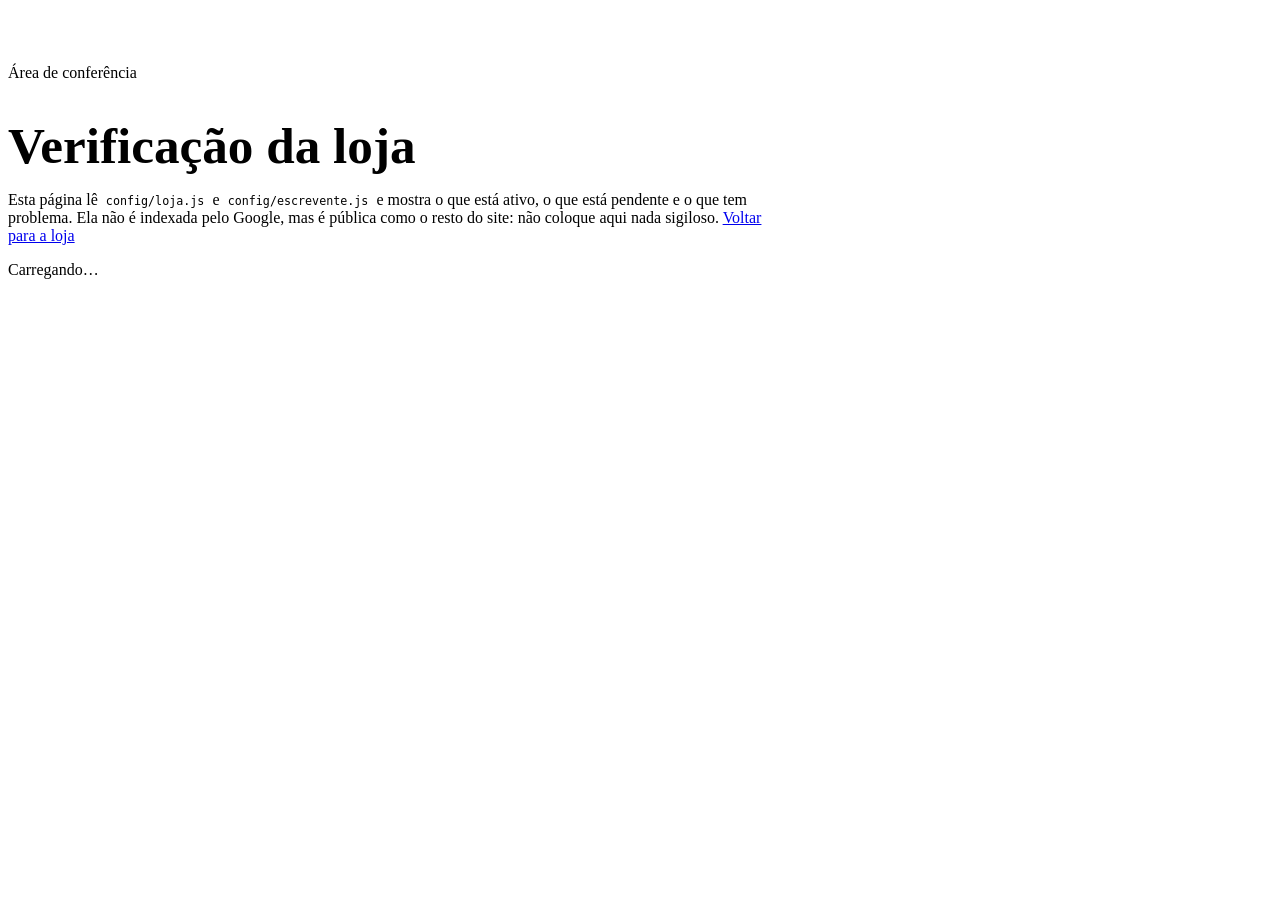
==== verificar.html @ 047ae501 "Páginas da loja de Escrevente TJSP" ====
<!doctype html>
<html lang="pt-BR">
<head>
  <meta charset="utf-8">
  <meta name="viewport" content="width=device-width, initial-scale=1">
  <meta name="robots" content="noindex, nofollow">
  <title>Verificação da loja · Resumos de Direito</title>
  <link rel="icon" href="assets/favicon.svg" type="image/svg+xml">
  <link rel="preconnect" href="https://fonts.googleapis.com">
  <link rel="preconnect" href="https://fonts.gstatic.com" crossorigin>
  <link rel="stylesheet" href="https://fonts.googleapis.com/css2?family=Cormorant+Garamond:wght@600&family=Jost:wght@400;500;600&display=swap">
  <link rel="stylesheet" href="css/estilo.css">
  <style>
    .v { padding: 2.5rem 0 4rem; }
    .v h1 { font-size: clamp(2.2rem, 1.6rem + 2.5vw, 3.2rem); margin-bottom: .75rem; }
    .v-intro { max-width: 760px; color: var(--marrom-2); }
    .v code { padding: .1em .35em; border-radius: 6px; background: var(--bege); font-size: .9em; }
    .v-resumo { display: grid; grid-template-columns: repeat(auto-fit, minmax(170px, 1fr)); gap: .85rem; margin: 2rem 0; }
    .v-cartao { padding: 1rem 1.1rem; border: 1px solid var(--linha); border-radius: 14px; background: var(--papel); }
    .v-cartao strong { display: block; font-family: var(--fonte-titulo); font-size: 2rem; line-height: 1.1; }
    .v-cartao span { color: var(--marrom-3); font-size: .85rem; }
    .v-bloco { margin: 2.25rem 0; }
    .v-bloco h2 { font-size: 1.7rem; margin-bottom: .9rem; }
    .v-lista { display: grid; gap: .5rem; margin: 0; padding: 0; list-style: none; }
    .v-lista li { padding: .75rem 1rem; border-radius: 12px; border: 1px solid var(--linha); background: var(--papel); font-size: .95rem; }
    .v-lista li.erro { border-color: #E2B4AE; background: #FBEDEB; }
    .v-lista li.aviso { border-color: var(--dourado-claro); background: #FCF7EE; }
    .v-lista li.ok { border-color: #CFE0C9; background: #F3F8F1; }
    .v-tabela-caixa { overflow-x: auto; border: 1px solid var(--linha); border-radius: 14px; background: var(--papel); }
    .v-tabela { width: 100%; min-width: 640px; border-collapse: collapse; font-size: .9rem; }
    .v-tabela caption { padding: .9rem 1rem; text-align: left; font-family: var(--fonte-titulo); font-size: 1.35rem; font-weight: 600; }
    .v-tabela th, .v-tabela td { padding: .6rem 1rem; border-top: 1px solid var(--linha); text-align: left; vertical-align: top; }
    .v-tabela th { color: var(--marrom-3); font-size: .75rem; font-weight: 500; letter-spacing: .1em; text-transform: uppercase; }
    .v-tabela td a { word-break: break-all; }
    .v-situacao { display: inline-block; padding: .15em .65em; border-radius: 999px; font-size: .78rem; font-weight: 500; white-space: nowrap; }
    .v-situacao.ok { background: #E4F0E0; color: #2F5A2A; }
    .v-situacao.pendente { background: #FBF4E6; color: var(--dourado-texto); }
    .v-situacao.preparacao { background: var(--bege); color: var(--marrom-2); }
    .v-situacao.erro { background: #FBE3DF; color: #8E2F25; }
    .v-situacao.aviso { background: #FFF1D6; color: #7A5413; }
    .v-copiar { display: flex; flex-wrap: wrap; gap: .5rem; align-items: center; }
    .v-copiar code { word-break: break-all; }
    .v-copiar button { min-height: 34px; padding: .3em .9em; border: 1px solid var(--linha); border-radius: 999px; background: var(--off); font: inherit; font-size: .8rem; cursor: pointer; }
  </style>
  <script src="config/loja.js" defer></script>
  <script src="config/escrevente.js" defer></script>
  <script src="js/nucleo.js" defer></script>
  <script src="js/verificar.js" defer></script>
</head>
<body>
  <main class="contem v">
    <p class="sobretitulo">Área de conferência</p>
    <h1>Verificação da loja</h1>
    <p class="v-intro">Esta página lê <code>config/loja.js</code> e <code>config/escrevente.js</code> e mostra o que está ativo, o que está pendente e o que tem problema. Ela não é indexada pelo Google, mas é pública como o resto do site: não coloque aqui nada sigiloso. <a href="index.html">Voltar para a loja</a></p>
    <div id="verificacao"><p>Carregando…</p></div>
  </main>
</body>
</html>
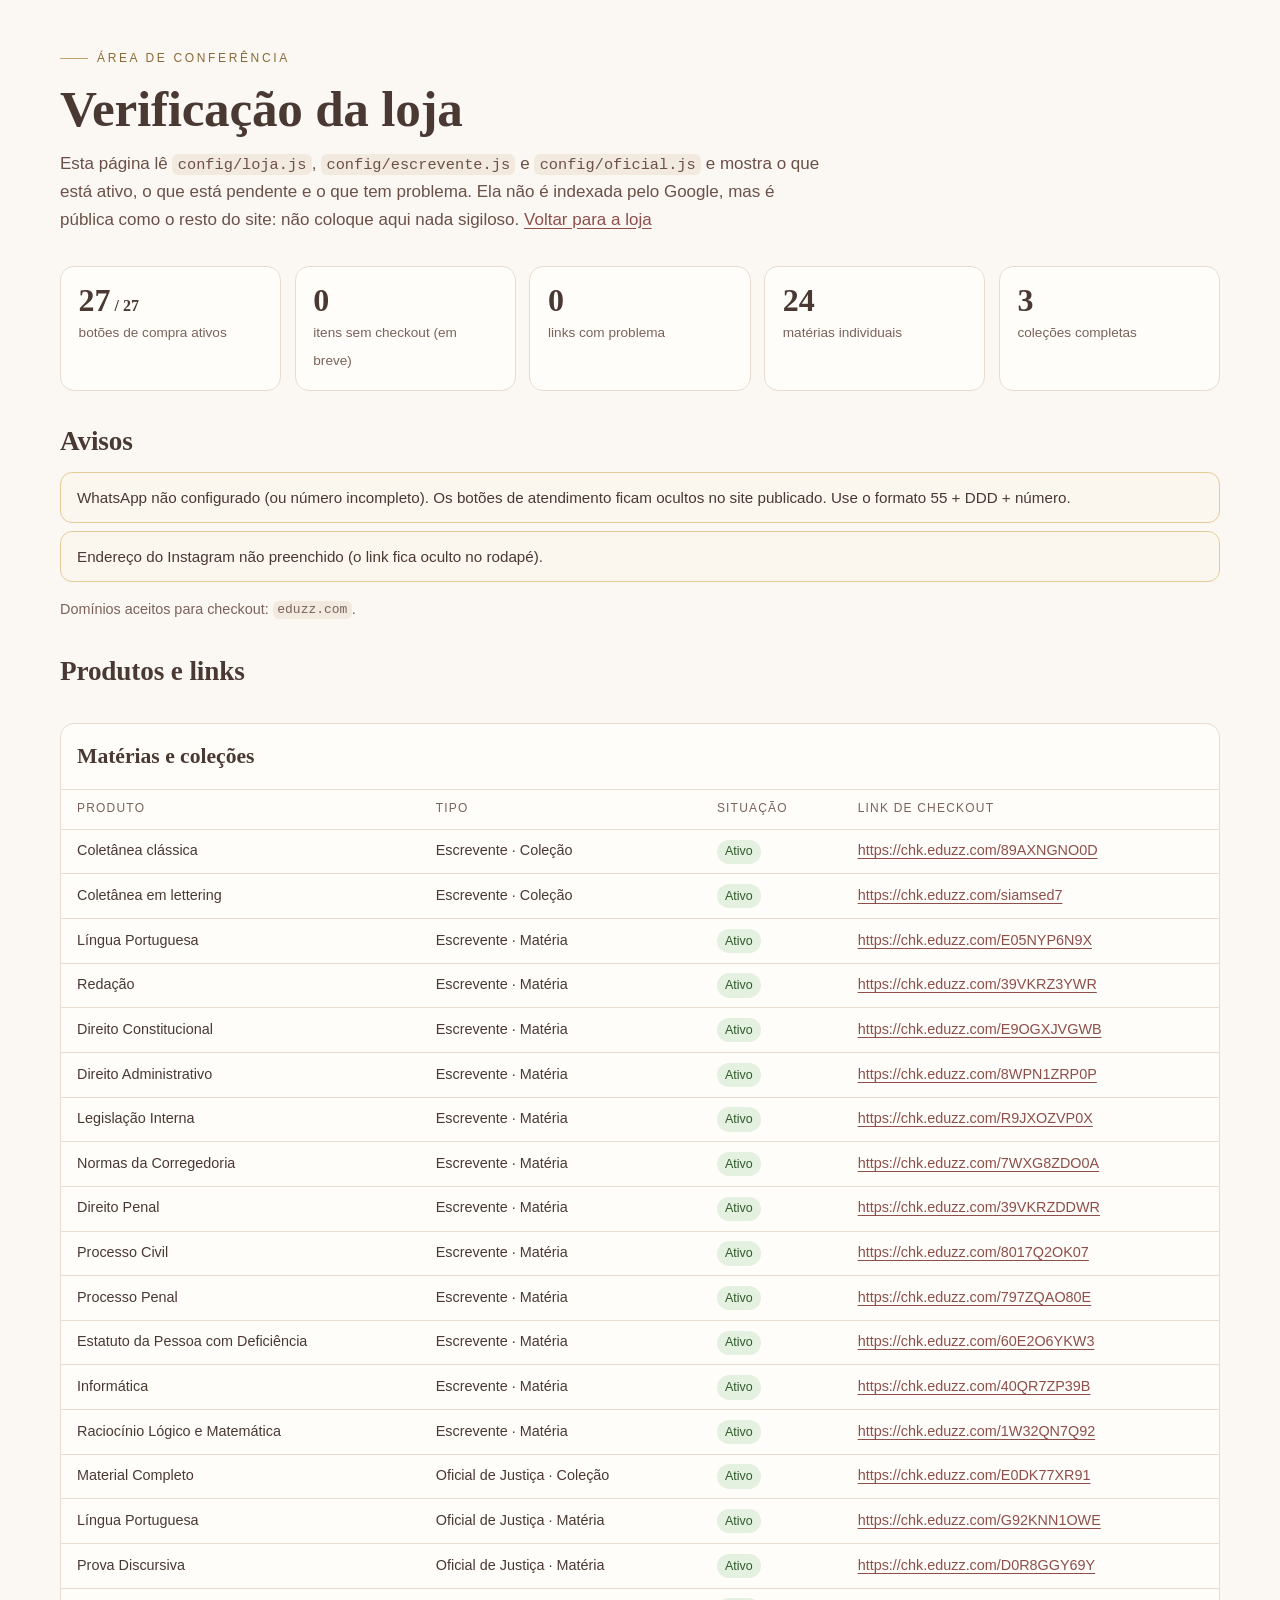
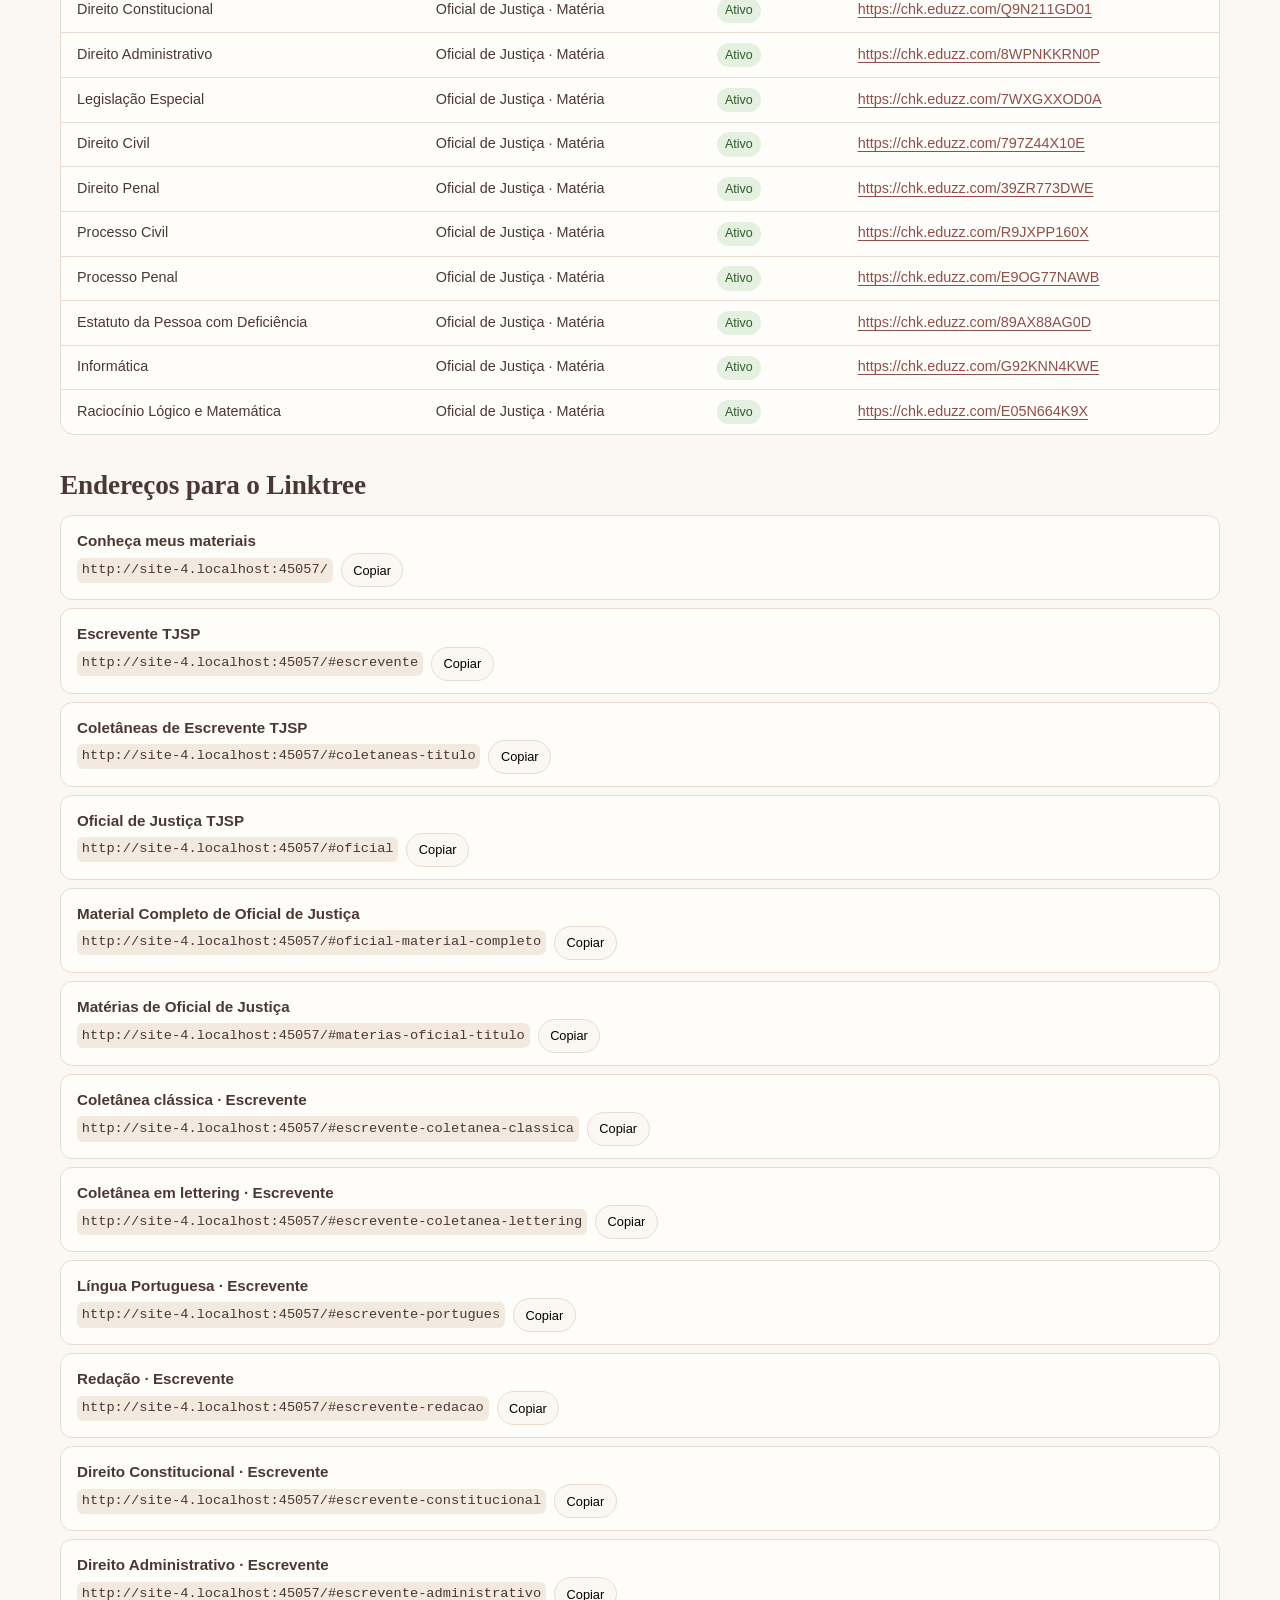
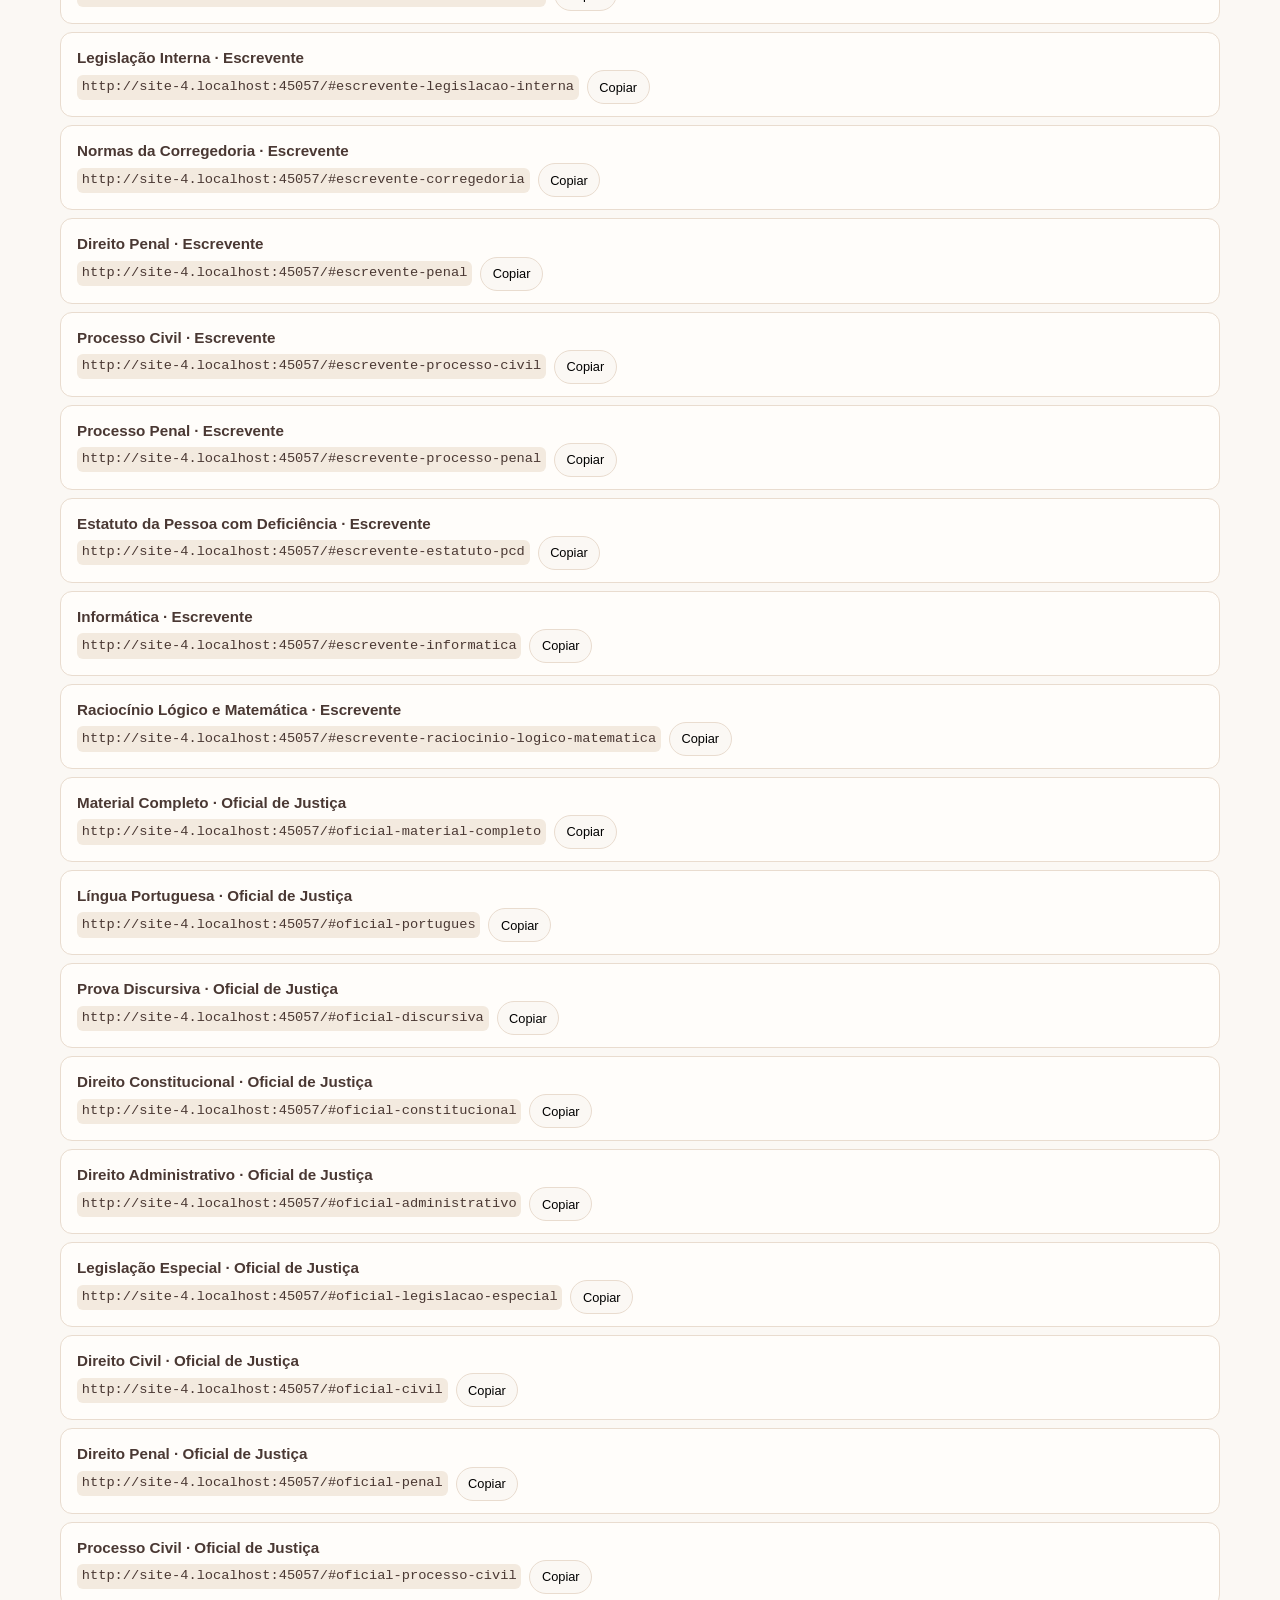
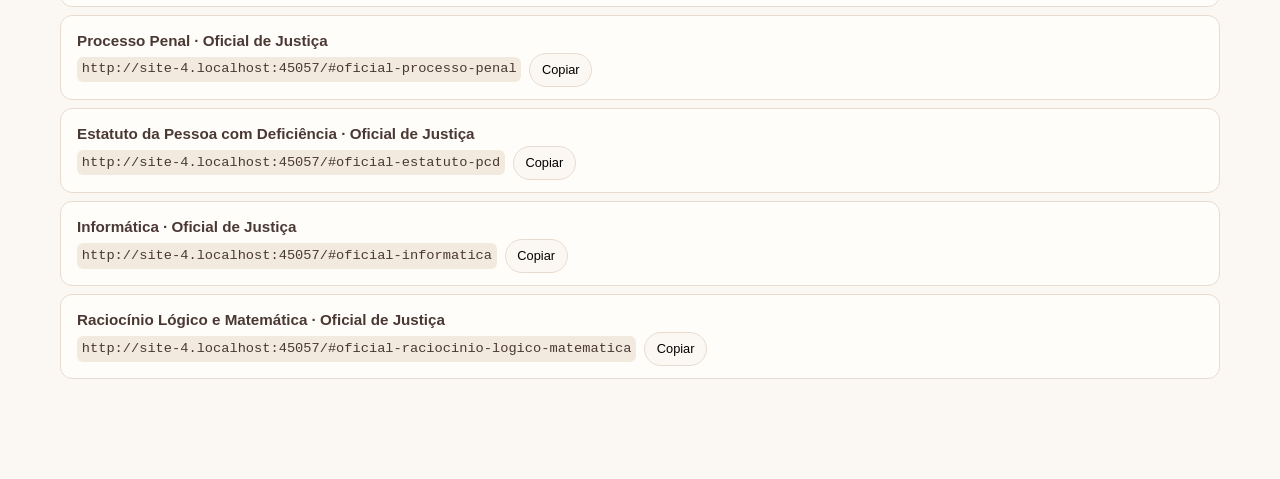
==== commit bc032d0e: "Página da loja com a coleção de Oficial de Justiça TJSP" ====
--- a/verificar.html
+++ b/verificar.html
@@ -44,6 +44,7 @@
   </style>
   <script src="config/loja.js" defer></script>
   <script src="config/escrevente.js" defer></script>
+  <script src="config/oficial.js" defer></script>
   <script src="js/nucleo.js" defer></script>
   <script src="js/verificar.js" defer></script>
 </head>
@@ -51,7 +52,7 @@
   <main class="contem v">
     <p class="sobretitulo">Área de conferência</p>
     <h1>Verificação da loja</h1>
-    <p class="v-intro">Esta página lê <code>config/loja.js</code> e <code>config/escrevente.js</code> e mostra o que está ativo, o que está pendente e o que tem problema. Ela não é indexada pelo Google, mas é pública como o resto do site: não coloque aqui nada sigiloso. <a href="index.html">Voltar para a loja</a></p>
+    <p class="v-intro">Esta página lê <code>config/loja.js</code>, <code>config/escrevente.js</code> e <code>config/oficial.js</code> e mostra o que está ativo, o que está pendente e o que tem problema. Ela não é indexada pelo Google, mas é pública como o resto do site: não coloque aqui nada sigiloso. <a href="index.html">Voltar para a loja</a></p>
     <div id="verificacao"><p>Carregando…</p></div>
   </main>
 </body>
--- a/css/estilo.css
+++ b/css/estilo.css
@@ -0,0 +1,1150 @@
+/* =====================================================================
+   Resumos de Direito · estilos da loja
+   Cores, fontes e medidas principais ficam nas variáveis de :root.
+   ===================================================================== */
+
+:root {
+  /* Paleta */
+  --off: #FBF8F4;          /* off-white (fundo)           */
+  --papel: #FFFDFA;        /* cartões                     */
+  --bege: #F3EADF;         /* bege claro                  */
+  --bege-2: #EADCCB;
+  --blush: #F7EDE9;
+  --rose: #A4625B;         /* rosé queimado               */
+  --rose-escuro: #8E4F4A;
+  --rose-claro: #E8CFC8;
+  --rose-nevoa: #F5E7E2;
+  --marrom: #4A3833;       /* marrom suave (texto)        */
+  --marrom-2: #6B5048;
+  --marrom-3: #7A625A;
+  --vinho: #553632;        /* fundo do cartão em destaque */
+  --dourado: #C2A36B;      /* dourado discreto (detalhes) */
+  --dourado-claro: #E3CB98;
+  --dourado-texto: #8A6A35;
+  --linha: #E9DCCF;
+
+  /* Sombras e formas */
+  --sombra: 0 18px 40px -28px rgba(74, 56, 51, .45);
+  --sombra-forte: 0 30px 60px -30px rgba(85, 54, 50, .65);
+  --raio: 18px;
+
+  /* Tipografia */
+  --fonte-titulo: "Cormorant Garamond", Georgia, "Times New Roman", serif;
+  --fonte-texto: "Jost", "Segoe UI", "Helvetica Neue", Arial, sans-serif;
+
+  --largura: 1160px;
+  --topo-altura: 68px;
+  color-scheme: light;
+}
+
+/* ---------- Base ---------- */
+*, *::before, *::after { box-sizing: border-box; }
+[hidden] { display: none !important; }
+
+html {
+  -webkit-text-size-adjust: 100%;
+  scroll-behavior: smooth;
+  scroll-padding-top: calc(var(--topo-altura) + 12px);
+}
+
+body {
+  margin: 0;
+  background: var(--off);
+  color: var(--marrom);
+  font-family: var(--fonte-texto);
+  font-size: 1.0625rem;
+  line-height: 1.65;
+  -webkit-font-smoothing: antialiased;
+  text-rendering: optimizeLegibility;
+}
+
+h1, h2, h3 {
+  margin: 0;
+  font-family: var(--fonte-titulo);
+  font-weight: 600;
+  line-height: 1.1;
+  color: var(--marrom);
+  letter-spacing: -.005em;
+}
+h2 { font-size: clamp(2rem, 1.45rem + 2.3vw, 3rem); }
+h3 { font-size: 1.45rem; }
+p { margin: 0 0 1em; }
+a { color: var(--rose-escuro); text-underline-offset: 3px; }
+img { display: block; max-width: 100%; }
+strong { font-weight: 600; }
+
+:focus-visible { outline: 2px solid var(--rose-escuro); outline-offset: 3px; }
+
+.ico {
+  width: 1.25em;
+  height: 1.25em;
+  flex: none;
+  fill: none;
+  stroke: currentColor;
+  stroke-width: 1.6;
+  stroke-linecap: round;
+  stroke-linejoin: round;
+  vertical-align: middle;
+}
+.ico--cheio { fill: currentColor; }
+
+.sprite { position: absolute; width: 0; height: 0; overflow: hidden; }
+
+.sr-only {
+  position: absolute !important;
+  width: 1px; height: 1px;
+  padding: 0; margin: -1px;
+  overflow: hidden;
+  clip: rect(0 0 0 0);
+  white-space: nowrap;
+  border: 0;
+}
+
+.pular {
+  position: absolute;
+  left: 16px;
+  top: -80px;
+  z-index: 100;
+  padding: .7rem 1.1rem;
+  border-radius: 999px;
+  background: var(--marrom);
+  color: var(--off);
+  text-decoration: none;
+}
+.pular:focus { top: 12px; }
+
+.contem { width: min(100% - 32px, var(--largura)); margin-inline: auto; }
+@media (min-width: 768px) { .contem { width: min(100% - 64px, var(--largura)); } }
+
+.sobretitulo {
+  display: inline-flex;
+  align-items: center;
+  gap: .75em;
+  margin: 0 0 .9rem;
+  font-family: var(--fonte-texto);
+  font-size: .75rem;
+  font-weight: 500;
+  line-height: 1.4;
+  letter-spacing: .22em;
+  text-transform: uppercase;
+  color: var(--dourado-texto);
+}
+.sobretitulo::before { content: ""; width: 28px; height: 1px; background: var(--dourado); }
+
+.vazio {
+  padding: 1.5rem;
+  border: 1px dashed var(--bege-2);
+  border-radius: var(--raio);
+  text-align: center;
+  color: var(--marrom-2);
+}
+
+/* ---------- Botões ---------- */
+.botao {
+  --bg: transparent;
+  --cor: var(--marrom);
+  --borda: transparent;
+  display: inline-flex;
+  align-items: center;
+  justify-content: center;
+  gap: .55em;
+  min-height: 48px;
+  padding: .75em 1.5em;
+  border: 1px solid var(--borda);
+  border-radius: 999px;
+  background: var(--bg);
+  color: var(--cor);
+  font: 500 .95rem/1.2 var(--fonte-texto);
+  letter-spacing: .02em;
+  text-align: center;
+  text-decoration: none;
+  cursor: pointer;
+  transition: background-color .2s, color .2s, border-color .2s, transform .2s, box-shadow .2s;
+  -webkit-tap-highlight-color: transparent;
+}
+.botao .ico { width: 1.15em; height: 1.15em; }
+
+.botao--primario {
+  --bg: var(--rose-escuro);
+  --cor: #FFF8F3;
+  box-shadow: 0 12px 24px -14px rgba(142, 79, 74, .9);
+}
+.botao--primario:hover { --bg: #7A403C; transform: translateY(-1px); }
+
+.botao--dourado {
+  --bg: linear-gradient(135deg, #E6CF9F, #C9A86A);
+  --cor: #3F2724;
+  background: linear-gradient(135deg, #E6CF9F, #C9A86A);
+  font-weight: 600;
+  box-shadow: 0 14px 28px -16px rgba(0, 0, 0, .7);
+}
+.botao--dourado:hover { background: linear-gradient(135deg, #EED9AE, #D2B377); transform: translateY(-1px); }
+
+.botao--contorno { --bg: var(--papel); --borda: rgba(74, 56, 51, .28); }
+.botao--contorno:hover { --bg: var(--rose-nevoa); --borda: var(--rose); --cor: var(--rose-escuro); }
+
+.botao--texto { --cor: var(--rose-escuro); padding-inline: .25em; }
+.botao--texto:hover { text-decoration: underline; }
+
+.botao--pequeno { min-height: 42px; padding: .55em 1.1em; font-size: .88rem; }
+.botao--largo { width: 100%; }
+
+.botao:disabled,
+.botao.is-desativado {
+  --bg: var(--bege-2);
+  --cor: var(--marrom-2);
+  --borda: transparent;
+  box-shadow: none;
+  cursor: not-allowed;
+  transform: none;
+}
+
+/* ---------- Faixa de pré-visualização (só no seu computador) ---------- */
+.aviso-previa {
+  padding: .55rem 16px;
+  background: #3F2E2A;
+  color: #F3E4D3;
+  font-size: .82rem;
+  line-height: 1.5;
+  text-align: center;
+}
+.aviso-previa a { color: var(--dourado-claro); }
+
+/* ---------- Topo ---------- */
+.topo {
+  position: sticky;
+  top: 0;
+  z-index: 50;
+  background: rgba(251, 248, 244, .88);
+  -webkit-backdrop-filter: saturate(1.2) blur(12px);
+  backdrop-filter: saturate(1.2) blur(12px);
+  border-bottom: 1px solid rgba(194, 163, 107, .3);
+}
+.topo__inner {
+  display: flex;
+  align-items: center;
+  justify-content: space-between;
+  gap: 1rem;
+  min-height: var(--topo-altura);
+}
+
+.marca {
+  display: inline-flex;
+  align-items: center;
+  gap: .65rem;
+  color: var(--marrom);
+  text-decoration: none;
+}
+.marca__selo {
+  display: grid;
+  place-items: center;
+  width: 38px;
+  height: 38px;
+  border: 1px solid var(--dourado);
+  border-radius: 50%;
+  background: var(--papel);
+  color: var(--rose-escuro);
+}
+.marca__selo .ico { width: 20px; height: 20px; }
+.marca__nome {
+  font-family: var(--fonte-titulo);
+  font-size: 1.45rem;
+  font-weight: 600;
+  line-height: 1;
+  letter-spacing: .01em;
+  white-space: nowrap;
+}
+@media (max-width: 360px) {
+  .marca__nome { font-size: 1.25rem; }
+  .marca__selo { width: 34px; height: 34px; }
+}
+.marca__nome em, .rodape__marca em, .hero h1 em {
+  font-style: italic;
+  font-weight: 500;
+  color: var(--rose);
+}
+
+.menu { display: flex; align-items: center; gap: 1.75rem; }
+.menu ul { display: flex; gap: 1.6rem; margin: 0; padding: 0; list-style: none; }
+.menu ul a {
+  position: relative;
+  padding: .4rem 0;
+  color: var(--marrom-2);
+  font-size: .95rem;
+  text-decoration: none;
+}
+.menu ul a::after {
+  content: "";
+  position: absolute;
+  left: 0; right: 0; bottom: 0;
+  height: 1px;
+  background: var(--dourado);
+  transform: scaleX(0);
+  transition: transform .25s;
+}
+.menu ul a:hover { color: var(--marrom); }
+.menu ul a:hover::after { transform: scaleX(1); }
+
+.menu-botao { display: none; }
+
+@media (max-width: 859px) {
+  .menu-botao {
+    display: inline-flex;
+    align-items: center;
+    gap: .45rem;
+    flex: none;
+    min-width: 96px;
+    min-height: 44px;
+    justify-content: center;
+    padding: 0 1rem;
+    border: 1px solid var(--linha);
+    border-radius: 999px;
+    background: var(--papel);
+    color: var(--marrom);
+    font: 500 .9rem var(--fonte-texto);
+    cursor: pointer;
+  }
+  .menu {
+    position: absolute;
+    inset: 100% 0 auto 0;
+    display: none;
+    flex-direction: column;
+    align-items: stretch;
+    gap: 0;
+    padding: .25rem 16px 1.25rem;
+    background: var(--off);
+    border-bottom: 1px solid var(--linha);
+    box-shadow: var(--sombra);
+  }
+  .menu.is-aberto { display: flex; }
+  .menu ul { flex-direction: column; gap: 0; }
+  .menu ul a {
+    display: block;
+    padding: .9rem .25rem;
+    border-bottom: 1px solid var(--linha);
+    font-size: 1.05rem;
+  }
+  .menu ul a::after { display: none; }
+  .menu .botao { margin-top: 1rem; }
+}
+
+/* ---------- Página inicial ---------- */
+.hero {
+  position: relative;
+  overflow: clip;
+  padding: clamp(2.5rem, 6vw, 5.5rem) 0 clamp(3rem, 7vw, 6rem);
+  background:
+    radial-gradient(60% 70% at 85% 30%, rgba(232, 207, 200, .55), transparent 70%),
+    radial-gradient(50% 60% at 0% 100%, rgba(233, 219, 190, .45), transparent 70%),
+    var(--off);
+}
+.hero__grid { display: grid; gap: 2.5rem; align-items: center; }
+@media (min-width: 900px) { .hero__grid { grid-template-columns: 1.1fr .9fr; gap: 3rem; } }
+
+.hero h1 {
+  font-size: clamp(3.1rem, 2rem + 5vw, 5.4rem);
+  line-height: .98;
+  letter-spacing: -.015em;
+}
+.hero__frase {
+  margin: 1.1rem 0 1.25rem;
+  font-family: var(--fonte-titulo);
+  font-size: clamp(1.45rem, 1.1rem + 1.2vw, 1.95rem);
+  font-style: italic;
+  font-weight: 500;
+  line-height: 1.25;
+  color: var(--rose-escuro);
+}
+.hero__frase span { display: block; }
+.hero__desc { max-width: 34em; font-size: 1.1rem; color: var(--marrom-2); }
+
+.hero__acoes {
+  display: flex;
+  flex-wrap: wrap;
+  align-items: center;
+  gap: .75rem 1.25rem;
+  margin: 2rem 0 2.25rem;
+}
+
+.hero__selos {
+  display: flex;
+  flex-wrap: wrap;
+  gap: .6rem 1.6rem;
+  margin: 0;
+  padding: 1.4rem 0 0;
+  border-top: 1px solid rgba(194, 163, 107, .35);
+  list-style: none;
+  font-size: .9rem;
+  color: var(--marrom-2);
+}
+.hero__selos li { display: inline-flex; align-items: center; gap: .5rem; }
+.hero__selos .ico { width: 18px; height: 18px; color: var(--dourado-texto); }
+
+.hero__capas {
+  position: relative;
+  width: 100%;
+  max-width: 480px;
+  height: clamp(300px, 42vw, 480px);
+  margin-inline: auto;
+}
+.hero__capas::before {
+  content: "";
+  position: absolute;
+  inset: 4% 6%;
+  border: 1px solid rgba(194, 163, 107, .45);
+  border-radius: 50%;
+}
+.hero__capas::after {
+  content: "";
+  position: absolute;
+  inset: 12% 14%;
+  border-radius: 50%;
+  background: radial-gradient(circle, rgba(255, 253, 250, .9), transparent 70%);
+}
+.hero__capas .capa {
+  position: absolute;
+  top: 50%;
+  left: 50%;
+  z-index: 1;
+  width: 50%;
+  box-shadow: var(--sombra-forte);
+}
+.hero__capas .capa:nth-child(1) { z-index: 3; transform: translate(-50%, -47%); }
+.hero__capas .capa:nth-child(2) { transform: translate(-96%, -52%) rotate(-8deg); }
+.hero__capas .capa:nth-child(3) { transform: translate(-4%, -54%) rotate(7deg); }
+
+/* ---------- Seções ---------- */
+.secao { padding: clamp(3.5rem, 8vw, 6.5rem) 0; }
+.secao--linha { border-top: 1px solid rgba(194, 163, 107, .25); }
+.secao--bege { background: var(--bege); }
+.secao--blush { background: linear-gradient(180deg, var(--blush), var(--off)); }
+
+.secao__cabecalho {
+  max-width: 660px;
+  margin: 0 auto clamp(2rem, 5vw, 3.25rem);
+  text-align: center;
+}
+.secao__cabecalho .sobretitulo::after { content: ""; width: 28px; height: 1px; background: var(--dourado); }
+.secao__cabecalho h2::after {
+  content: "";
+  display: block;
+  width: 64px;
+  height: 9px;
+  margin: 1.1rem auto 0;
+  background: center / contain no-repeat url("data:image/svg+xml,%3Csvg xmlns='http://www.w3.org/2000/svg' viewBox='0 0 64 9'%3E%3Cpath d='M0 4.5h25M39 4.5h25' stroke='%23C2A36B'/%3E%3Cpath d='M32 1l3.5 3.5L32 8l-3.5-3.5z' fill='none' stroke='%23C2A36B'/%3E%3C/svg%3E");
+}
+.secao__cabecalho p:not(.sobretitulo) { margin: 1.1rem 0 0; color: var(--marrom-2); }
+
+/* ---------- Etiquetas de status ---------- */
+.etiqueta {
+  display: inline-flex;
+  align-items: center;
+  gap: .45em;
+  width: fit-content;
+  padding: .3em .8em;
+  border: 1px solid var(--bege-2);
+  border-radius: 999px;
+  background: var(--bege);
+  color: var(--marrom-2);
+  font-size: .7rem;
+  font-weight: 500;
+  line-height: 1.3;
+  letter-spacing: .1em;
+  text-transform: uppercase;
+}
+.etiqueta::before { content: ""; width: 6px; height: 6px; border-radius: 50%; background: currentColor; }
+.etiqueta--ativo { border-color: var(--rose-claro); background: var(--rose-nevoa); color: var(--rose-escuro); }
+.etiqueta--breve { border-color: var(--dourado-claro); background: #FBF4E6; color: var(--dourado-texto); }
+.etiqueta--preparacao { border-style: dashed; background: transparent; }
+
+/* ---------- Capas (geradas a partir do nome da disciplina) ---------- */
+.capa {
+  --c-fundo: #B0716A;
+  --c-fundo-2: #8E4F4A;
+  --c-texto: #FFF6EE;
+  --c-ouro: #E8D2A2;
+  position: relative;
+  display: block;
+  width: 100%;
+  aspect-ratio: 210 / 297;
+  overflow: hidden;
+  border-radius: 3px 9px 9px 3px;
+  container-type: inline-size; /* textos da capa crescem junto com ela (unidade cqi) */
+  background:
+    radial-gradient(120% 70% at 85% 0%, rgba(255, 255, 255, .2), transparent 60%),
+    linear-gradient(160deg, var(--c-fundo), var(--c-fundo-2));
+  color: var(--c-texto);
+  text-align: center;
+}
+.capa::after {
+  /* lombada */
+  content: "";
+  position: absolute;
+  inset: 0 auto 0 0;
+  width: 4.5%;
+  background: linear-gradient(90deg, rgba(0, 0, 0, .2), rgba(255, 255, 255, .15) 70%, transparent);
+}
+.capa__miolo {
+  position: absolute;
+  inset: 0;
+  display: flex;
+  flex-direction: column;
+  align-items: center;
+  justify-content: space-between;
+  padding: 12cqi 10cqi 10cqi 11cqi;
+}
+.capa__miolo::before {
+  /* moldura dourada */
+  content: "";
+  position: absolute;
+  inset: 5cqi 5cqi 5cqi 7cqi;
+  border: 1px solid var(--c-ouro);
+  border-radius: 2px 5px 5px 2px;
+  opacity: .75;
+  pointer-events: none;
+}
+.capa__marca {
+  font-size: 4.4cqi;
+  letter-spacing: .26em;
+  line-height: 1.3;
+  text-transform: uppercase;
+  opacity: .9;
+}
+.capa__centro { display: flex; flex-direction: column; align-items: center; gap: 7cqi; }
+.capa__icone {
+  display: grid;
+  place-items: center;
+  width: 25cqi;
+  height: 25cqi;
+  border: 1px solid var(--c-ouro);
+  border-radius: 50%;
+  color: var(--c-ouro);
+}
+.capa__icone .ico { width: 13cqi; height: 13cqi; stroke-width: 1.3; }
+.capa__titulo {
+  font-family: var(--fonte-titulo);
+  font-size: 11cqi;
+  font-weight: 600;
+  line-height: 1.02;
+  overflow-wrap: anywhere;
+}
+.capa__titulo small {
+  display: block;
+  margin-bottom: 3cqi;
+  font-family: var(--fonte-texto);
+  font-size: 4.6cqi;
+  font-weight: 400;
+  letter-spacing: .32em;
+  text-transform: uppercase;
+  color: var(--c-ouro);
+}
+.capa__rodape {
+  font-size: 3.6cqi;
+  letter-spacing: .14em;
+  line-height: 1.3;
+  text-transform: uppercase;
+  opacity: .85;
+}
+.capa--imagem { background: var(--bege-2); }
+.capa--imagem::after { display: none; }
+.capa--imagem img { width: 100%; height: 100%; object-fit: cover; }
+
+.capa--rose      { --c-fundo: #B5766E; --c-fundo-2: #8E4F4A; }
+.capa--cacau     { --c-fundo: #7E5E54; --c-fundo-2: #4E3934; }
+.capa--terracota { --c-fundo: #BC7A5F; --c-fundo-2: #93573F; }
+.capa--malva     { --c-fundo: #A47D86; --c-fundo-2: #75535E; }
+.capa--dourado   { --c-fundo: #D9BF8C; --c-fundo-2: #B08F55; --c-texto: #3F2724; --c-ouro: #6B4E1F; }
+.capa--vinho     { --c-fundo: #84474D; --c-fundo-2: #5A2C33; }
+.capa--areia     { --c-fundo: #EFE2CF; --c-fundo-2: #DCC6A8; --c-texto: #4A3833; --c-ouro: #9C7A40; }
+.capa--nude      { --c-fundo: #F4E1D9; --c-fundo-2: #DFBDB0; --c-texto: #553632; --c-ouro: #9C7A40; }
+
+.capa--mini { border-radius: 2px 5px 5px 2px; }
+.capa--mini .capa__miolo { justify-content: center; padding: 10cqi 8cqi; }
+.capa--mini .capa__marca,
+.capa--mini .capa__rodape,
+.capa--mini .capa__titulo small { visibility: hidden; }
+.capa--mini .capa__titulo { font-size: 13cqi; }
+
+/* ---------- Grade de disciplinas ---------- */
+.disciplinas {
+  display: grid;
+  grid-template-columns: repeat(2, minmax(0, 1fr));
+  gap: 1rem;
+  margin: 0;
+  padding: 0;
+  list-style: none;
+}
+@media (min-width: 720px) { .disciplinas { grid-template-columns: repeat(3, minmax(0, 1fr)); gap: 1.5rem; } }
+
+.dcard {
+  position: relative;
+  display: flex;
+  flex-direction: column;
+  height: 100%;
+  overflow: hidden;
+  border: 1px solid var(--linha);
+  border-radius: var(--raio);
+  background: var(--papel);
+  transition: transform .25s, box-shadow .25s, border-color .25s;
+}
+.dcard:hover { transform: translateY(-4px); border-color: var(--rose-claro); box-shadow: var(--sombra); }
+.dcard.is-atual { border-color: var(--rose); box-shadow: 0 0 0 1px var(--rose), var(--sombra); }
+
+.dcard__palco {
+  display: grid;
+  place-items: center;
+  padding: 1.25rem .75rem;
+  background: linear-gradient(160deg, var(--rose-nevoa), var(--bege));
+}
+.dcard__palco .capa {
+  width: min(76%, 200px);
+  box-shadow: 0 16px 28px -16px rgba(74, 56, 51, .6);
+  transition: transform .3s;
+}
+.dcard:hover .capa { transform: translateY(-3px) rotate(-1.5deg); }
+
+.dcard__info { display: flex; flex: 1; flex-direction: column; gap: .4rem; padding: .95rem .9rem 1.1rem; }
+.dcard__nome { font-size: 1.2rem; line-height: 1.12; }
+.dcard__nome a { color: inherit; text-decoration: none; }
+.dcard__nome a::after { content: ""; position: absolute; inset: 0; z-index: 1; border-radius: var(--raio); }
+.dcard__nome a:focus-visible { outline: none; }
+.dcard__nome a:focus-visible::after { outline: 2px solid var(--rose-escuro); outline-offset: -3px; }
+.dcard__preco { margin: 0; font-size: .86rem; color: var(--marrom-3); }
+.dcard__preco strong { color: var(--marrom); }
+.dcard__cta {
+  display: inline-flex;
+  align-items: center;
+  gap: .4rem;
+  margin-top: auto;
+  padding-top: .35rem;
+  color: var(--rose-escuro);
+  font-size: .86rem;
+  font-weight: 500;
+}
+.dcard__cta .ico { transition: transform .25s; }
+.dcard:hover .dcard__cta .ico { transform: translateX(3px); }
+
+@media (min-width: 720px) {
+  .dcard__palco { padding: 1.75rem 1rem; }
+  .dcard__info { padding: 1.15rem 1.25rem 1.35rem; }
+  .dcard__nome { font-size: 1.5rem; }
+}
+
+/* ---------- Página da disciplina ---------- */
+.painel {
+  padding: clamp(2.25rem, 6vw, 4.5rem) 0 clamp(3rem, 7vw, 5rem);
+  border-block: 1px solid var(--linha);
+  background: var(--bege);
+}
+.painel:focus { outline: none; }
+
+.painel__trilha {
+  display: flex;
+  flex-wrap: wrap;
+  align-items: center;
+  gap: .75rem 1.25rem;
+  margin-bottom: 2rem;
+}
+.voltar {
+  display: inline-flex;
+  align-items: center;
+  gap: .4rem;
+  color: var(--marrom-2);
+  font-size: .9rem;
+  text-decoration: none;
+}
+.voltar:hover { color: var(--rose-escuro); }
+
+.pilulas {
+  display: flex;
+  flex: 1 1 100%;
+  gap: .5rem;
+  min-width: 0;
+  margin: 0;
+  padding: 0 0 .35rem;
+  overflow-x: auto;
+  list-style: none;
+  scrollbar-width: none;
+}
+.pilulas::-webkit-scrollbar { display: none; }
+@media (min-width: 900px) { .pilulas { flex: 1 1 0; justify-content: flex-end; flex-wrap: wrap; overflow: visible; } }
+.pilulas a {
+  display: inline-flex;
+  align-items: center;
+  min-height: 38px;
+  padding: .35rem .95rem;
+  border: 1px solid var(--bege-2);
+  border-radius: 999px;
+  background: var(--papel);
+  color: var(--marrom-2);
+  font-size: .85rem;
+  text-decoration: none;
+  white-space: nowrap;
+}
+.pilulas a:hover { border-color: var(--rose); color: var(--rose-escuro); }
+.pilulas a[aria-current="page"] { border-color: var(--marrom); background: var(--marrom); color: var(--off); }
+
+.painel__topo {
+  display: grid;
+  grid-template-columns: 108px 1fr;
+  grid-template-areas: "capa info" "acoes acoes";
+  gap: 1.25rem;
+  align-items: center;
+  margin-bottom: clamp(2.25rem, 5vw, 3.25rem);
+}
+.painel__topo > .capa { grid-area: capa; box-shadow: var(--sombra-forte); }
+.painel__info { grid-area: info; display: flex; flex-direction: column; align-items: flex-start; gap: .65rem; }
+.painel__info .sobretitulo { margin: 0; }
+.painel__info h2 { font-size: clamp(1.85rem, 1.3rem + 2.6vw, 3.2rem); }
+.painel__info h2:focus { outline: none; }
+.painel__chamada { margin: 0; color: var(--marrom-2); }
+.painel__acoes { grid-area: acoes; display: flex; flex-wrap: wrap; gap: .6rem; }
+@media (max-width: 479px) { .painel__acoes .botao { flex: 1 1 100%; } }
+@media (min-width: 760px) {
+  .painel__topo { grid-template-columns: 190px 1fr; grid-template-areas: "capa info" "capa acoes"; column-gap: 2.5rem; row-gap: 1.5rem; align-items: end; }
+  .painel__acoes { align-self: start; }
+}
+
+.preparacao {
+  display: flex;
+  gap: 1rem;
+  align-items: flex-start;
+  margin-bottom: 2rem;
+  padding: 1.25rem 1.4rem;
+  border: 1px dashed var(--dourado);
+  border-radius: var(--raio);
+  background: var(--papel);
+}
+.preparacao__icone { color: var(--dourado-texto); }
+.preparacao__icone .ico { width: 28px; height: 28px; }
+.preparacao h3 { margin-bottom: .35rem; font-size: 1.35rem; }
+.preparacao p { margin: 0 0 .9rem; color: var(--marrom-2); }
+
+/* ---------- Cartões de produto ---------- */
+.produtos { display: grid; gap: 1.25rem; padding-top: .9rem; }
+@media (min-width: 640px) {
+  .produtos { grid-template-columns: repeat(2, minmax(0, 1fr)); }
+  .produto--destaque { grid-column: 1 / -1; }
+}
+@media (max-width: 979px) { .produto--destaque { order: -1; } }
+@media (min-width: 980px) {
+  .produtos { grid-template-columns: repeat(3, minmax(0, 1fr)); gap: 1.5rem; padding-top: 1.5rem; }
+  .produto { order: var(--ordem, 0); }
+  .produto--destaque { grid-column: auto; margin-block: -1rem; }
+}
+
+.produto {
+  position: relative;
+  display: flex;
+  flex-direction: column;
+  gap: 1rem;
+  padding: 1.75rem 1.4rem 1.4rem;
+  border: 1px solid var(--linha);
+  border-radius: var(--raio);
+  background: var(--papel);
+  box-shadow: var(--sombra);
+}
+@media (min-width: 980px) { .produto { padding: 2rem 1.6rem 1.6rem; } }
+
+.produto__selo {
+  position: absolute;
+  top: 0;
+  left: 50%;
+  display: inline-flex;
+  align-items: center;
+  gap: .45em;
+  margin: 0;
+  padding: .5em 1.15em;
+  border-radius: 999px;
+  background: linear-gradient(90deg, #E6CF9F, #C9A86A);
+  box-shadow: 0 10px 20px -12px rgba(0, 0, 0, .6);
+  color: #3F2724;
+  font-size: .7rem;
+  font-weight: 600;
+  letter-spacing: .14em;
+  text-transform: uppercase;
+  white-space: nowrap;
+  transform: translate(-50%, -50%);
+}
+.produto__selo .ico { width: 1.1em; height: 1.1em; }
+
+.produto__cabecalho { display: flex; align-items: center; gap: .85rem; }
+.produto__icone {
+  display: grid;
+  flex: none;
+  place-items: center;
+  width: 46px;
+  height: 46px;
+  border: 1px solid var(--rose-claro);
+  border-radius: 50%;
+  background: var(--rose-nevoa);
+  color: var(--rose-escuro);
+}
+.produto__nome { font-size: 1.55rem; line-height: 1.08; }
+.produto__desc { margin: 0; color: var(--marrom-2); font-size: .97rem; }
+
+.produto__inclui {
+  display: grid;
+  gap: .4rem;
+  margin: 0;
+  padding: .85rem 1rem;
+  border: 1px dashed rgba(227, 203, 152, .45);
+  border-radius: 12px;
+  list-style: none;
+  font-size: .93rem;
+}
+.produto__inclui li { display: flex; align-items: center; gap: .55rem; }
+.produto__inclui .ico { width: 18px; height: 18px; color: var(--dourado-claro); }
+
+/* Seletor lettering / comum */
+.versoes { min-width: 0; margin: 0; padding: 0; border: 0; }
+.versoes legend {
+  margin-bottom: .5rem;
+  padding: 0;
+  color: var(--dourado-texto);
+  font-size: .72rem;
+  font-weight: 500;
+  letter-spacing: .16em;
+  text-transform: uppercase;
+}
+.versoes__opcoes {
+  display: grid;
+  grid-template-columns: 1fr 1fr;
+  gap: 4px;
+  padding: 4px;
+  border: 1px solid var(--bege-2);
+  border-radius: 999px;
+  background: var(--bege);
+}
+.versao { position: relative; display: block; cursor: pointer; }
+.versao input { position: absolute; inset: 0; width: 100%; height: 100%; margin: 0; opacity: 0; cursor: pointer; }
+.versao span {
+  display: flex;
+  align-items: center;
+  justify-content: center;
+  gap: .4rem;
+  min-height: 40px;
+  border-radius: 999px;
+  color: var(--marrom-2);
+  font-size: .88rem;
+  font-weight: 500;
+  transition: background-color .2s, color .2s, box-shadow .2s;
+}
+.versao span .ico { width: 1.05em; height: 1.05em; }
+.versao input:checked + span { background: var(--papel); color: var(--rose-escuro); box-shadow: 0 4px 12px -6px rgba(74, 56, 51, .4); }
+.versao input:focus-visible + span { outline: 2px solid var(--rose-escuro); outline-offset: 2px; }
+.versoes__ajuda { min-height: 1.5em; margin: .5rem 0 0; color: var(--marrom-3); font-size: .82rem; }
+.versoes__unica { margin: 0; color: var(--marrom-3); font-size: .85rem; }
+
+/* Preço e compra */
+.produto__rodape { display: grid; gap: .9rem; margin-top: auto; padding-top: 1.1rem; border-top: 1px solid var(--linha); }
+.produto__preco p { margin: 0; }
+.produto__economia {
+  display: inline-flex;
+  margin-bottom: .55rem !important;
+  padding: .3em .85em;
+  border-radius: 999px;
+  background: var(--rose-nevoa);
+  color: var(--rose-escuro);
+  font-size: .76rem;
+  font-weight: 600;
+  letter-spacing: .08em;
+  text-transform: uppercase;
+}
+.produto__valor { display: flex; flex-wrap: wrap; align-items: baseline; gap: .15rem .6rem; }
+.produto__de { color: var(--marrom-3); font-size: .9rem; }
+.produto__valor strong {
+  font-family: var(--fonte-titulo);
+  font-size: 2.6rem;
+  font-weight: 600;
+  font-variant-numeric: lining-nums;
+  line-height: 1;
+  letter-spacing: -.01em;
+  color: var(--marrom);
+}
+.produto__meta { display: flex; align-items: center; gap: .45rem; margin: 0; color: var(--marrom-3); font-size: .8rem; }
+.produto__meta .ico { width: 16px; height: 16px; }
+.produto__compra { display: grid; gap: .5rem; }
+.produto__compra p { margin: 0; color: var(--marrom-3); font-size: .78rem; text-align: center; }
+
+/* Cartão em destaque (combo) */
+.produto--destaque {
+  border-color: rgba(227, 203, 152, .55);
+  background:
+    radial-gradient(120% 60% at 100% 0%, rgba(227, 203, 152, .2), transparent 60%),
+    linear-gradient(165deg, #6B4541, var(--vinho));
+  box-shadow: var(--sombra-forte);
+  color: #F7EEE6;
+}
+.produto--destaque .produto__nome,
+.produto--destaque .produto__valor strong { color: #FFF8F0; }
+.produto--destaque .produto__desc,
+.produto--destaque .produto__de,
+.produto--destaque .produto__meta,
+.produto--destaque .produto__compra p,
+.produto--destaque .versoes__ajuda,
+.produto--destaque .versoes__unica { color: rgba(247, 238, 230, .82); }
+.produto--destaque .produto__icone { border-color: rgba(227, 203, 152, .45); background: rgba(227, 203, 152, .12); color: var(--dourado-claro); }
+.produto--destaque .versoes legend { color: var(--dourado-claro); }
+.produto--destaque .versoes__opcoes { border-color: rgba(227, 203, 152, .3); background: rgba(0, 0, 0, .18); }
+.produto--destaque .versao span { color: rgba(247, 238, 230, .82); }
+.produto--destaque .versao input:checked + span { background: #F7EEE6; color: var(--vinho); }
+.produto--destaque .produto__rodape { border-top-color: rgba(227, 203, 152, .25); }
+.produto--destaque .produto__economia { border: 1px solid rgba(227, 203, 152, .45); background: rgba(227, 203, 152, .14); color: #F0DDB4; }
+.produto--destaque .botao:disabled { --bg: rgba(255, 255, 255, .14); --cor: #F7EEE6; }
+.produto--destaque :focus-visible,
+.produto--destaque .versao input:focus-visible + span { outline-color: var(--dourado-claro); }
+
+.produtos__nota {
+  display: flex;
+  align-items: center;
+  justify-content: center;
+  gap: .45rem;
+  margin: 2.25rem 0 0;
+  color: var(--marrom-3);
+  font-size: .85rem;
+  text-align: center;
+}
+.produtos__nota .ico { flex: none; width: 16px; height: 16px; color: var(--dourado-texto); }
+
+/* ---------- Sobre os materiais ---------- */
+.sobre { display: grid; gap: 2.5rem; }
+@media (min-width: 940px) { .sobre { grid-template-columns: .95fr 1.05fr; gap: 4rem; align-items: start; } }
+.sobre__texto h2 { margin-bottom: 1.25rem; }
+.sobre__texto > p:not(.sobretitulo) { color: var(--marrom-2); }
+
+.formatos { display: grid; gap: 0; margin: 1.75rem 0 0; }
+.formatos div { padding: 1rem 0; border-top: 1px solid rgba(194, 163, 107, .35); }
+.formatos div:last-child { border-bottom: 1px solid rgba(194, 163, 107, .35); }
+.formatos dt { font-family: var(--fonte-titulo); font-size: 1.3rem; font-weight: 600; }
+.formatos dd { margin: .2rem 0 0; color: var(--marrom-2); font-size: .97rem; }
+
+.recursos { display: grid; gap: 1rem; margin: 0; padding: 0; list-style: none; }
+@media (min-width: 560px) { .recursos { grid-template-columns: repeat(2, minmax(0, 1fr)); } }
+.recurso { padding: 1.5rem 1.35rem; border: 1px solid var(--linha); border-radius: 16px; background: var(--papel); }
+.recurso h3 { margin: .9rem 0 .4rem; font-size: 1.3rem; }
+.recurso p { margin: 0; color: var(--marrom-2); font-size: .95rem; }
+.recurso__icone, .passo__icone {
+  display: grid;
+  place-items: center;
+  width: 44px;
+  height: 44px;
+  border: 1px solid var(--dourado);
+  border-radius: 50%;
+  color: var(--rose-escuro);
+}
+
+/* ---------- Amostras ---------- */
+.amostras { display: grid; gap: .85rem; margin: 0; padding: 0; list-style: none; }
+@media (min-width: 700px) { .amostras { grid-template-columns: repeat(2, minmax(0, 1fr)); } }
+@media (min-width: 1040px) { .amostras { grid-template-columns: repeat(3, minmax(0, 1fr)); } }
+.amostra {
+  display: grid;
+  grid-template-columns: 52px 1fr auto;
+  align-items: center;
+  gap: 1rem;
+  padding: .85rem 1rem;
+  border: 1px solid var(--linha);
+  border-radius: 14px;
+  background: var(--papel);
+}
+.amostra h3 { font-size: 1.15rem; }
+.amostra p { margin: .1rem 0 0; color: var(--marrom-3); font-size: .82rem; }
+
+/* ---------- Como comprar ---------- */
+.passos { display: grid; gap: 1.25rem; margin: 0; padding: 0; list-style: none; counter-reset: passo; }
+@media (min-width: 820px) { .passos { grid-template-columns: repeat(3, minmax(0, 1fr)); gap: 1.5rem; } }
+.passo {
+  position: relative;
+  padding: 1.75rem 1.5rem 1.6rem;
+  border: 1px solid var(--linha);
+  border-radius: var(--raio);
+  background: var(--papel);
+  counter-increment: passo;
+}
+.passo::after {
+  content: counter(passo, decimal-leading-zero);
+  position: absolute;
+  top: 1.1rem;
+  right: 1.4rem;
+  color: var(--dourado);
+  font-family: var(--fonte-titulo);
+  font-size: 2.4rem;
+  font-weight: 600;
+  line-height: 1;
+}
+.passo h3 { margin: 1rem 0 .4rem; font-size: 1.35rem; }
+.passo p { margin: 0; color: var(--marrom-2); font-size: .96rem; }
+
+/* ---------- Perguntas frequentes ---------- */
+.faq { display: grid; gap: .75rem; max-width: 820px; margin: 0 auto; }
+.faq__item { border: 1px solid var(--linha); border-radius: 14px; background: var(--papel); transition: border-color .2s; }
+.faq__item[open] { border-color: var(--rose-claro); }
+.faq__item summary {
+  display: flex;
+  align-items: center;
+  justify-content: space-between;
+  gap: 1rem;
+  min-height: 56px;
+  padding: 1rem 1.25rem;
+  border-radius: 14px;
+  color: var(--marrom);
+  font-weight: 500;
+  cursor: pointer;
+  list-style: none;
+}
+.faq__item summary::-webkit-details-marker { display: none; }
+.faq__item summary .ico { color: var(--dourado-texto); transition: transform .25s; }
+.faq__item[open] summary .ico { transform: rotate(180deg); }
+.faq__resposta { padding: 0 1.25rem 1.1rem; color: var(--marrom-2); font-size: .98rem; }
+.faq__resposta p:last-child { margin-bottom: 0; }
+.faq__mais { margin: 2rem 0 0; text-align: center; }
+
+.aviso-legal {
+  display: flex;
+  align-items: flex-start;
+  gap: .9rem;
+  max-width: 820px;
+  margin: 3rem auto 0;
+  padding: 1.15rem 1.35rem;
+  border: 1px solid var(--dourado-claro);
+  border-radius: 14px;
+  background: #FCF7EE;
+  color: var(--marrom-2);
+  font-size: .9rem;
+}
+.aviso-legal .ico { margin-top: .15rem; color: var(--dourado-texto); }
+.aviso-legal p { margin: 0; }
+
+/* ---------- Rodapé ---------- */
+.rodape {
+  padding: 3.5rem 0 calc(6rem + env(safe-area-inset-bottom));
+  background: #4A3833;
+  color: #EFE3D8;
+  font-size: .95rem;
+}
+@media (min-width: 600px) { .rodape { padding-bottom: 2.5rem; } }
+.rodape a { color: #F6E9DA; text-decoration: none; }
+.rodape a:hover { text-decoration: underline; }
+.rodape :focus-visible { outline-color: var(--dourado-claro); }
+.rodape__grid { display: grid; gap: 2rem; }
+@media (min-width: 800px) { .rodape__grid { grid-template-columns: 1.4fr 1fr 1fr; } }
+.rodape__marca { margin-bottom: .5rem; font-family: var(--fonte-titulo); font-size: 1.7rem; font-weight: 600; color: #FFF8F0; }
+.rodape__marca em { color: var(--dourado-claro); }
+.rodape h2 {
+  margin-bottom: .9rem;
+  font-family: var(--fonte-texto);
+  font-size: .75rem;
+  font-weight: 500;
+  letter-spacing: .2em;
+  text-transform: uppercase;
+  color: var(--dourado-claro);
+}
+.rodape ul { display: grid; gap: .55rem; margin: 0; padding: 0; list-style: none; }
+.rodape ul a { display: inline-flex; align-items: center; gap: .5rem; }
+.rodape__base {
+  margin-top: 2.5rem;
+  padding-top: 1.5rem;
+  border-top: 1px solid rgba(227, 203, 152, .25);
+  color: #CDBBAE;
+  font-size: .8rem;
+}
+.rodape__base p { margin: 0 0 .4rem; }
+
+/* ---------- WhatsApp flutuante ---------- */
+.whats-flutuante {
+  position: fixed;
+  right: max(16px, env(safe-area-inset-right));
+  bottom: max(16px, env(safe-area-inset-bottom));
+  z-index: 60;
+  display: inline-flex;
+  align-items: center;
+  justify-content: center;
+  gap: .55rem;
+  min-width: 54px;
+  min-height: 54px;
+  padding: 0 1.2rem 0 1rem;
+  border: 1px solid rgba(227, 203, 152, .55);
+  border-radius: 999px;
+  background: var(--rose-escuro);
+  box-shadow: 0 14px 30px -12px rgba(85, 54, 50, .75);
+  color: #FFF8F3;
+  font-size: .92rem;
+  font-weight: 500;
+  text-decoration: none;
+  transition: transform .2s, background-color .2s;
+}
+.whats-flutuante:hover { background: #7A403C; transform: translateY(-2px); }
+.whats-flutuante .ico { width: 22px; height: 22px; }
+@media (max-width: 599px) {
+  .whats-flutuante { padding: 0; }
+  .whats-flutuante__rotulo {
+    position: absolute; width: 1px; height: 1px; overflow: hidden;
+    clip: rect(0 0 0 0); white-space: nowrap;
+  }
+}
+
+/* ---------- Janela do sumário ---------- */
+.dialogo {
+  width: min(640px, 100% - 32px);
+  max-height: min(82vh, 760px);
+  padding: 0;
+  overflow: auto;
+  border: 1px solid var(--linha);
+  border-radius: 20px;
+  background: var(--papel);
+  box-shadow: var(--sombra-forte);
+  color: var(--marrom);
+}
+.dialogo::backdrop { background: rgba(60, 42, 38, .45); -webkit-backdrop-filter: blur(3px); backdrop-filter: blur(3px); }
+.dialogo__cabecalho {
+  position: sticky;
+  top: 0;
+  display: flex;
+  align-items: flex-start;
+  justify-content: space-between;
+  gap: 1rem;
+  padding: 1.4rem 1.5rem 1rem;
+  border-bottom: 1px solid var(--linha);
+  background: var(--papel);
+}
+.dialogo__cabecalho .sobretitulo { margin-bottom: .35rem; }
+.dialogo__cabecalho h2 { font-size: 1.9rem; }
+.dialogo__fechar {
+  display: grid;
+  flex: none;
+  place-items: center;
+  width: 44px;
+  height: 44px;
+  border: 1px solid var(--linha);
+  border-radius: 50%;
+  background: var(--off);
+  color: var(--marrom);
+  cursor: pointer;
+}
+.dialogo__fechar:hover { border-color: var(--rose); color: var(--rose-escuro); }
+.dialogo__corpo { padding: 1rem 1.5rem 1.75rem; }
+
+.sumario { margin: 0; padding: 0; list-style: none; counter-reset: item; }
+.sumario > li {
+  display: grid;
+  grid-template-columns: 2.4rem 1fr;
+  padding: .7rem 0;
+  border-bottom: 1px dashed var(--linha);
+  counter-increment: item;
+}
+.sumario > li::before {
+  content: counter(item, decimal-leading-zero);
+  color: var(--dourado-texto);
+  font-family: var(--fonte-titulo);
+  font-size: 1.1rem;
+  font-weight: 600;
+}
+.sumario ul { grid-column: 2; margin: .4rem 0 0; padding-left: 1.1rem; color: var(--marrom-2); font-size: .95rem; }
+.sumario__vazio { margin: .5rem 0 0; color: var(--marrom-2); }
+
+/* ---------- Movimento reduzido ---------- */
+@media (prefers-reduced-motion: reduce) {
+  html { scroll-behavior: auto; }
+  *, *::before, *::after { transition-duration: .01ms !important; animation-duration: .01ms !important; }
+}
